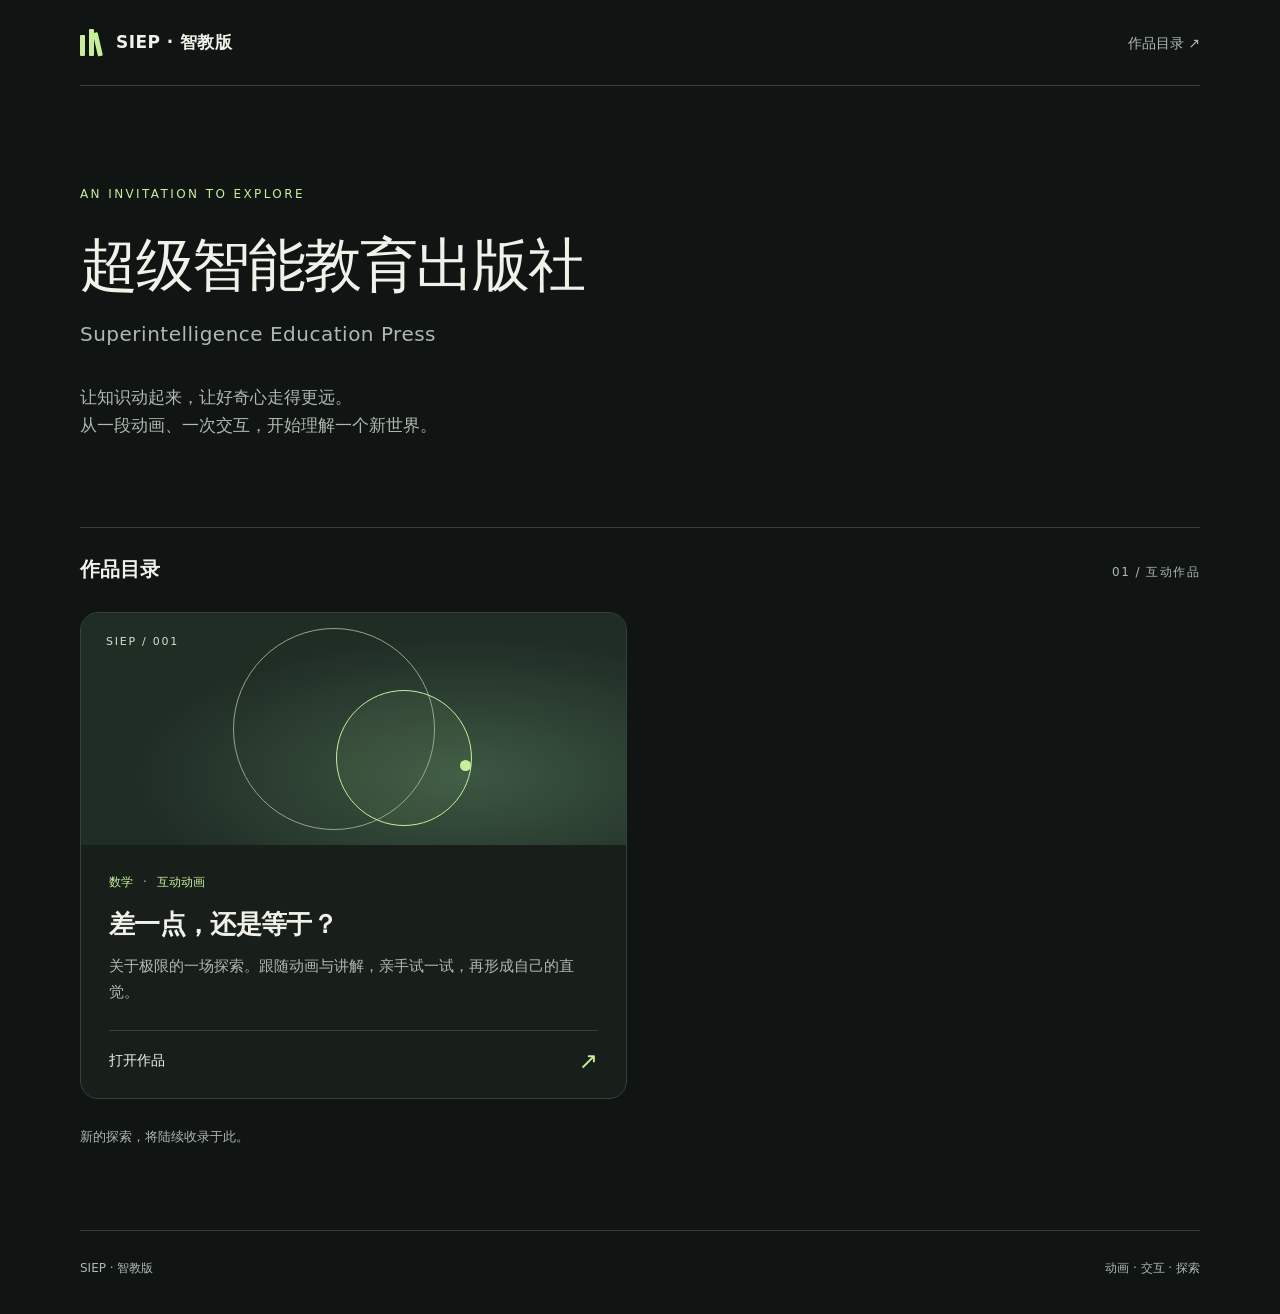
==== index.html @ 43f62abb "Add SIEP catalog and standalone limits animation" ====
<!doctype html>
<html lang="zh-CN">
<head>
  <meta charset="utf-8">
  <meta name="viewport" content="width=device-width, initial-scale=1">
  <meta name="color-scheme" content="dark">
  <meta name="description" content="SIEP · 智教版，超级智能教育出版社的互动教育作品目录。用动画与交互，一起探索值得理解的知识。">
  <title>SIEP · 智教版｜超级智能教育出版社</title>
  <style>
    :root { color-scheme: dark; --bg:#101412; --panel:#181f1b; --ink:#f0f2e9; --muted:#aeb9b0; --line:#364139; --accent:#c8ee9c; }
    * { box-sizing:border-box; }
    html { scroll-behavior:smooth; }
    body { margin:0; background:var(--bg); color:var(--ink); font-family:system-ui,-apple-system,"Segoe UI","PingFang SC","Microsoft YaHei",sans-serif; line-height:1.7; }
    a { color:inherit; }
    a:focus-visible { outline:3px solid var(--accent); outline-offset:7px; }
    .skip { position:absolute; top:-80px; left:24px; padding:10px 18px; background:var(--accent); color:var(--bg); z-index:10; }
    .skip:focus { top:16px; }
    .wrap { width:min(1120px,calc(100% - 96px)); margin-inline:auto; }
    header { display:flex; align-items:center; justify-content:space-between; gap:24px; padding-block:28px; border-bottom:1px solid var(--line); }
    .brand { display:flex; align-items:center; gap:13px; text-decoration:none; font-size:17px; font-weight:700; letter-spacing:.025em; }
    .mark { display:grid; grid-template-columns:repeat(3,5px); gap:4px; align-items:end; height:27px; }
    .mark i { background:var(--accent); height:21px; border-radius:1px; }
    .mark i:nth-child(2) { height:27px; }.mark i:nth-child(3) { height:24px; transform:rotate(-13deg); transform-origin:bottom; }
    nav a { color:var(--muted); font-size:14px; text-decoration:none; padding:8px 0; }
    nav a:hover { color:var(--ink); }
    .hero { padding:92px 0 80px; max-width:840px; }
    .eyebrow { margin:0 0 22px; color:var(--accent); font-size:12px; letter-spacing:.2em; text-transform:uppercase; }
    h1 { font-size:clamp(32px,4.8vw,58px); font-weight:550; line-height:1.35; letter-spacing:-.035em; margin:0 0 12px; }
    .english { font-size:clamp(15px,2vw,20px); color:var(--muted); margin:0; font-weight:400; letter-spacing:.025em; }
    .intro { color:var(--muted); font-size:17px; margin:32px 0 0; max-width:590px; }
    .section-head { display:flex; gap:16px; justify-content:space-between; align-items:baseline; border-top:1px solid var(--line); padding-top:24px; margin-bottom:26px; }
    h2 { font-size:20px; margin:0; font-weight:600; }
    .count { font-size:12px; color:var(--muted); letter-spacing:.12em; }
    .catalog { display:grid; grid-template-columns:repeat(2,minmax(0,1fr)); gap:26px; }
    .work { border:1px solid var(--line); border-radius:18px; overflow:hidden; background:var(--panel); }
    .work-link { display:block; text-decoration:none; height:100%; }
    .work:focus-within { outline:3px solid var(--accent); outline-offset:5px; }
    .work-link:focus-visible { outline:none; }
    .cover { position:relative; height:232px; overflow:hidden; background:radial-gradient(ellipse at 70% 70%,#3c5743 0,transparent 60%),#202d25; }
    .cover::before { content:""; position:absolute; width:200px; height:200px; border:1px solid #8fa885; border-radius:50%; left:calc(50% - 121px); top:15px; }
    .cover::after { content:""; position:absolute; width:134px; height:134px; border:1px solid var(--accent); border-radius:50%; left:calc(50% - 18px); top:77px; background:#c8ee9c0c; }
    .cover-label { position:absolute; left:25px; top:20px; font-size:11px; letter-spacing:.16em; color:#d4e0cf; }
    .cover-dot { position:absolute; left:calc(50% + 106px); top:147px; width:11px; height:11px; background:var(--accent); border-radius:50%; }
    .work-body { padding:27px 28px 25px; }
    .meta { display:flex; align-items:center; gap:10px; font-size:12px; color:var(--accent); margin:0 0 13px; }
    .meta span+span::before { content:"·"; margin-right:10px; color:var(--muted); }
    h3 { font-size:26px; font-weight:600; line-height:1.4; letter-spacing:-.025em; margin:0 0 12px; }
    .description { margin:0; font-size:15px; color:var(--muted); }
    .open { display:flex; justify-content:space-between; align-items:center; border-top:1px solid var(--line); margin-top:25px; padding-top:18px; font-size:14px; }
    .arrow { color:var(--accent); font-size:23px; line-height:1; transition:transform .2s ease; }
    .work-link:hover .arrow { transform:translateX(5px); }
    .work-link:hover h3 { color:var(--accent); }
    .catalog-note { margin:27px 0 0; color:var(--muted); font-size:13px; }
    footer { border-top:1px solid var(--line); margin-top:82px; padding:27px 0 36px; display:flex; justify-content:space-between; gap:12px; color:var(--muted); font-size:12px; }
    footer p { margin:0; }
    @media(min-width:900px) { .hero { padding-block:98px 87px; } }
    @media(max-width:680px) { .wrap { width:calc(100% - 40px); } header { padding-block:22px; } .brand { font-size:15px; } .hero { padding-block:62px 55px; } .intro { font-size:16px; } .catalog { grid-template-columns:1fr; } .cover { height:220px; } .work-body { padding:24px; } h3 { font-size:25px; } footer { margin-top:60px; flex-direction:column; } }
    @media(prefers-reduced-motion:reduce) { html { scroll-behavior:auto; } .arrow { transition:none; } }
  </style>
</head>
<body>
  <a class="skip" href="#catalog">跳至作品目录</a>
  <div class="wrap">
    <header>
      <a class="brand" href="./index.html" aria-label="SIEP 智教版首页"><span class="mark" aria-hidden="true"><i></i><i></i><i></i></span>SIEP · 智教版</a>
      <nav aria-label="主导航"><a href="#catalog">作品目录 ↗</a></nav>
    </header>
    <main>
      <section class="hero" aria-labelledby="publisher-title">
        <p class="eyebrow" lang="en">An invitation to explore</p>
        <h1 id="publisher-title">超级智能教育出版社</h1>
        <p class="english" lang="en">Superintelligence Education Press</p>
        <p class="intro">让知识动起来，让好奇心走得更远。<br>从一段动画、一次交互，开始理解一个新世界。</p>
      </section>
      <section id="catalog" aria-labelledby="catalog-title">
        <div class="section-head"><h2 id="catalog-title">作品目录</h2><span class="count">01 / 互动作品</span></div>
        <div class="catalog">
          <!-- 新作品：复制下方 article，更新链接、标题、分类和简介。 -->
          <article class="work">
            <a class="work-link" href="works/limits/index.html" aria-labelledby="limits-title" aria-describedby="limits-description">
              <div class="cover" aria-hidden="true"><span class="cover-label">SIEP / 001</span><span class="cover-dot"></span></div>
              <div class="work-body">
                <p class="meta"><span>数学</span><span>互动动画</span></p>
                <h3 id="limits-title">差一点，还是等于？</h3>
                <p class="description" id="limits-description">关于极限的一场探索。跟随动画与讲解，亲手试一试，再形成自己的直觉。</p>
                <div class="open"><span>打开作品</span><span class="arrow" aria-hidden="true">↗</span></div>
              </div>
            </a>
          </article>
        </div>
        <p class="catalog-note">新的探索，将陆续收录于此。</p>
      </section>
    </main>
    <footer><p>SIEP · 智教版</p><p>动画 · 交互 · 探索</p></footer>
  </div>
</body>
</html>
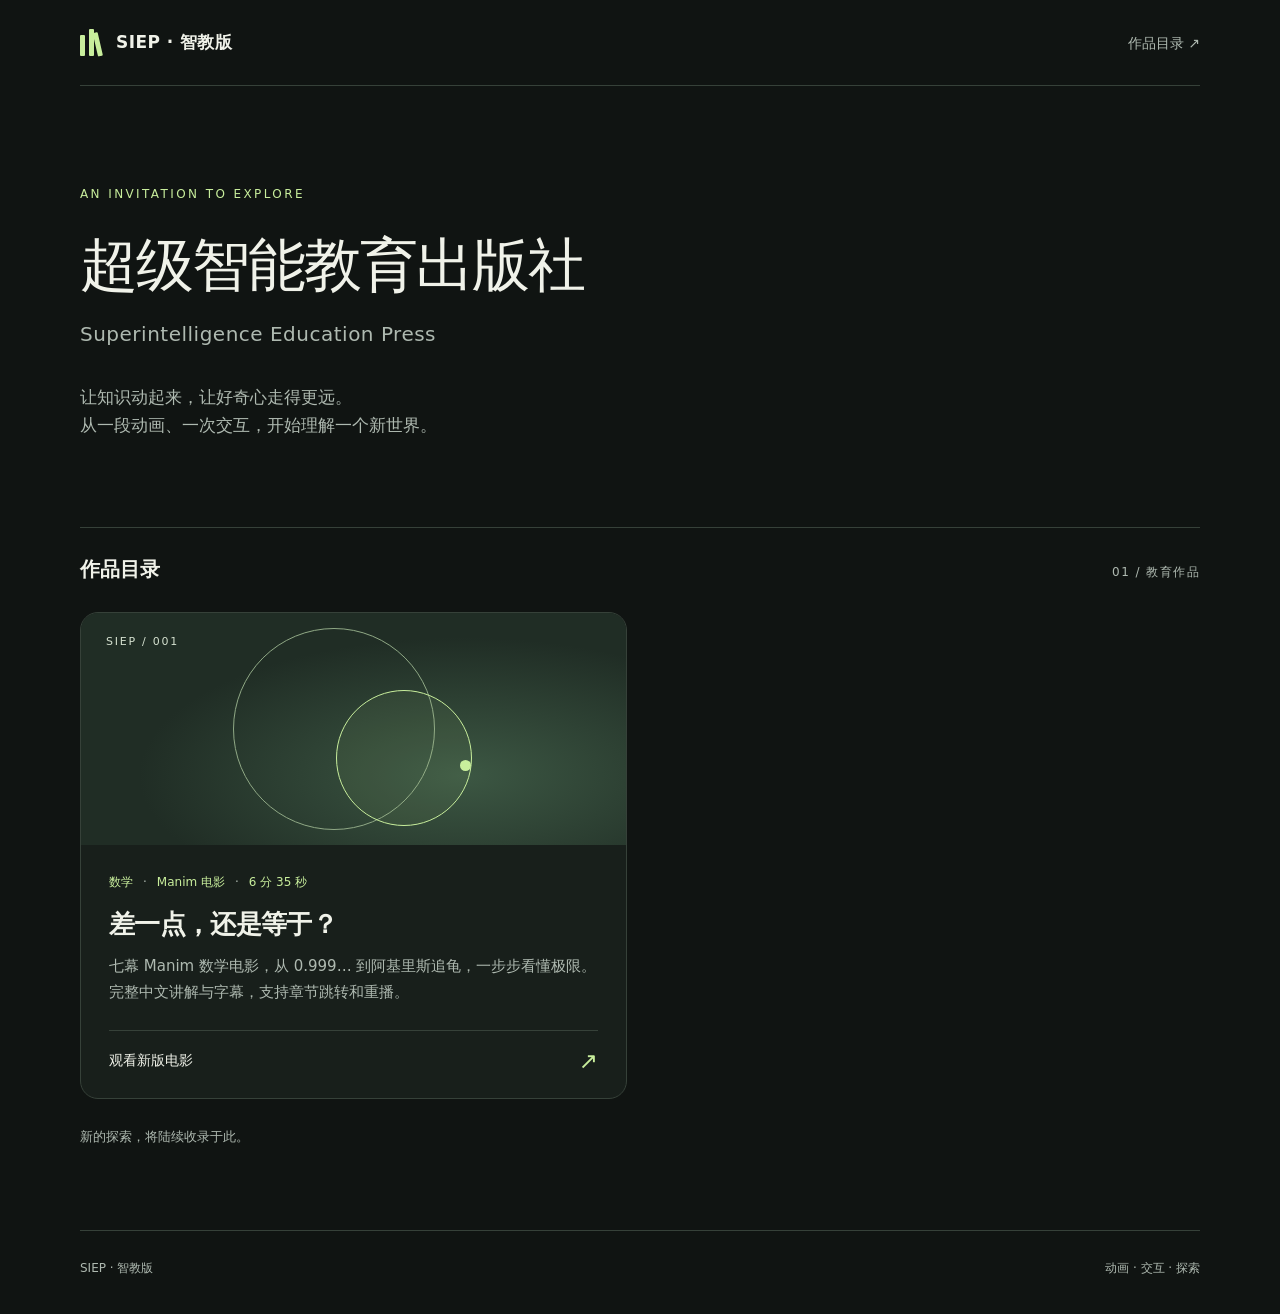
==== commit 05701a4d: "Publish narrated Manim film with chapter navigation and captions" ====
--- a/index.html
+++ b/index.html
@@ -73,17 +73,17 @@
         <p class="intro">让知识动起来，让好奇心走得更远。<br>从一段动画、一次交互，开始理解一个新世界。</p>
       </section>
       <section id="catalog" aria-labelledby="catalog-title">
-        <div class="section-head"><h2 id="catalog-title">作品目录</h2><span class="count">01 / 互动作品</span></div>
+        <div class="section-head"><h2 id="catalog-title">作品目录</h2><span class="count">01 / 教育作品</span></div>
         <div class="catalog">
           <!-- 新作品：复制下方 article，更新链接、标题、分类和简介。 -->
           <article class="work">
             <a class="work-link" href="works/limits/index.html" aria-labelledby="limits-title" aria-describedby="limits-description">
               <div class="cover" aria-hidden="true"><span class="cover-label">SIEP / 001</span><span class="cover-dot"></span></div>
               <div class="work-body">
-                <p class="meta"><span>数学</span><span>互动动画</span></p>
+                <p class="meta"><span>数学</span><span>Manim 电影</span><span>6 分 35 秒</span></p>
                 <h3 id="limits-title">差一点，还是等于？</h3>
-                <p class="description" id="limits-description">关于极限的一场探索。跟随动画与讲解，亲手试一试，再形成自己的直觉。</p>
-                <div class="open"><span>打开作品</span><span class="arrow" aria-hidden="true">↗</span></div>
+                <p class="description" id="limits-description">七幕 Manim 数学电影，从 0.999… 到阿基里斯追龟，一步步看懂极限。完整中文讲解与字幕，支持章节跳转和重播。</p>
+                <div class="open"><span>观看新版电影</span><span class="arrow" aria-hidden="true">↗</span></div>
               </div>
             </a>
           </article>
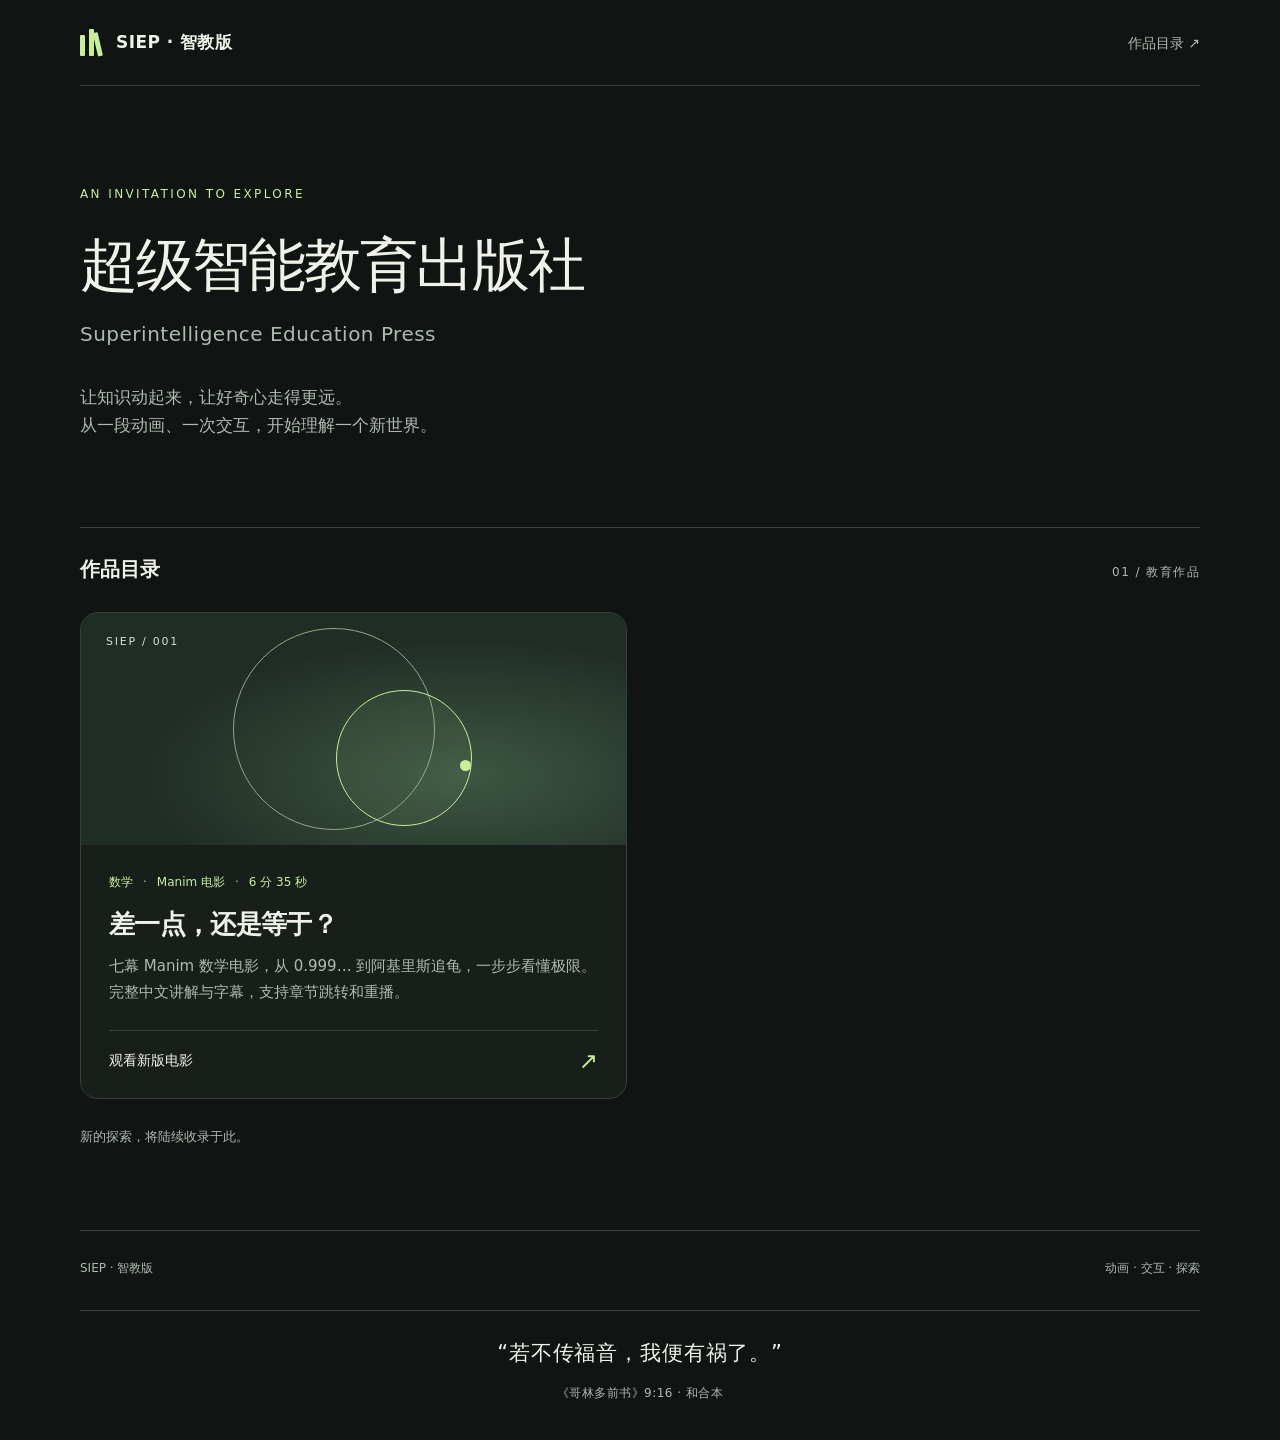
==== commit cabfafc9: "Add 1 Corinthians 9:16 quotation to homepage footer" ====
--- a/index.html
+++ b/index.html
@@ -51,8 +51,11 @@
     .work-link:hover .arrow { transform:translateX(5px); }
     .work-link:hover h3 { color:var(--accent); }
     .catalog-note { margin:27px 0 0; color:var(--muted); font-size:13px; }
-    footer { border-top:1px solid var(--line); margin-top:82px; padding:27px 0 36px; display:flex; justify-content:space-between; gap:12px; color:var(--muted); font-size:12px; }
+    footer { border-top:1px solid var(--line); margin-top:82px; padding:27px 0 36px; display:flex; flex-wrap:wrap; justify-content:space-between; gap:12px; color:var(--muted); font-size:12px; }
     footer p { margin:0; }
+    .footer-verse { width:100%; margin:20px 0 0; padding-top:24px; border-top:1px solid var(--line); text-align:center; }
+    .footer-verse p { color:var(--ink); font-size:clamp(17px,2.5vw,21px); line-height:1.8; letter-spacing:.04em; }
+    .footer-verse cite { display:block; margin-top:10px; color:var(--muted); font-size:12px; font-style:normal; letter-spacing:.04em; }
     @media(min-width:900px) { .hero { padding-block:98px 87px; } }
     @media(max-width:680px) { .wrap { width:calc(100% - 40px); } header { padding-block:22px; } .brand { font-size:15px; } .hero { padding-block:62px 55px; } .intro { font-size:16px; } .catalog { grid-template-columns:1fr; } .cover { height:220px; } .work-body { padding:24px; } h3 { font-size:25px; } footer { margin-top:60px; flex-direction:column; } }
     @media(prefers-reduced-motion:reduce) { html { scroll-behavior:auto; } .arrow { transition:none; } }
@@ -91,7 +94,13 @@
         <p class="catalog-note">新的探索，将陆续收录于此。</p>
       </section>
     </main>
-    <footer><p>SIEP · 智教版</p><p>动画 · 交互 · 探索</p></footer>
+    <footer>
+      <p>SIEP · 智教版</p><p>动画 · 交互 · 探索</p>
+      <blockquote class="footer-verse">
+        <p>“若不传福音，我便有祸了。”</p>
+        <cite>《哥林多前书》9:16 · 和合本</cite>
+      </blockquote>
+    </footer>
   </div>
 </body>
 </html>
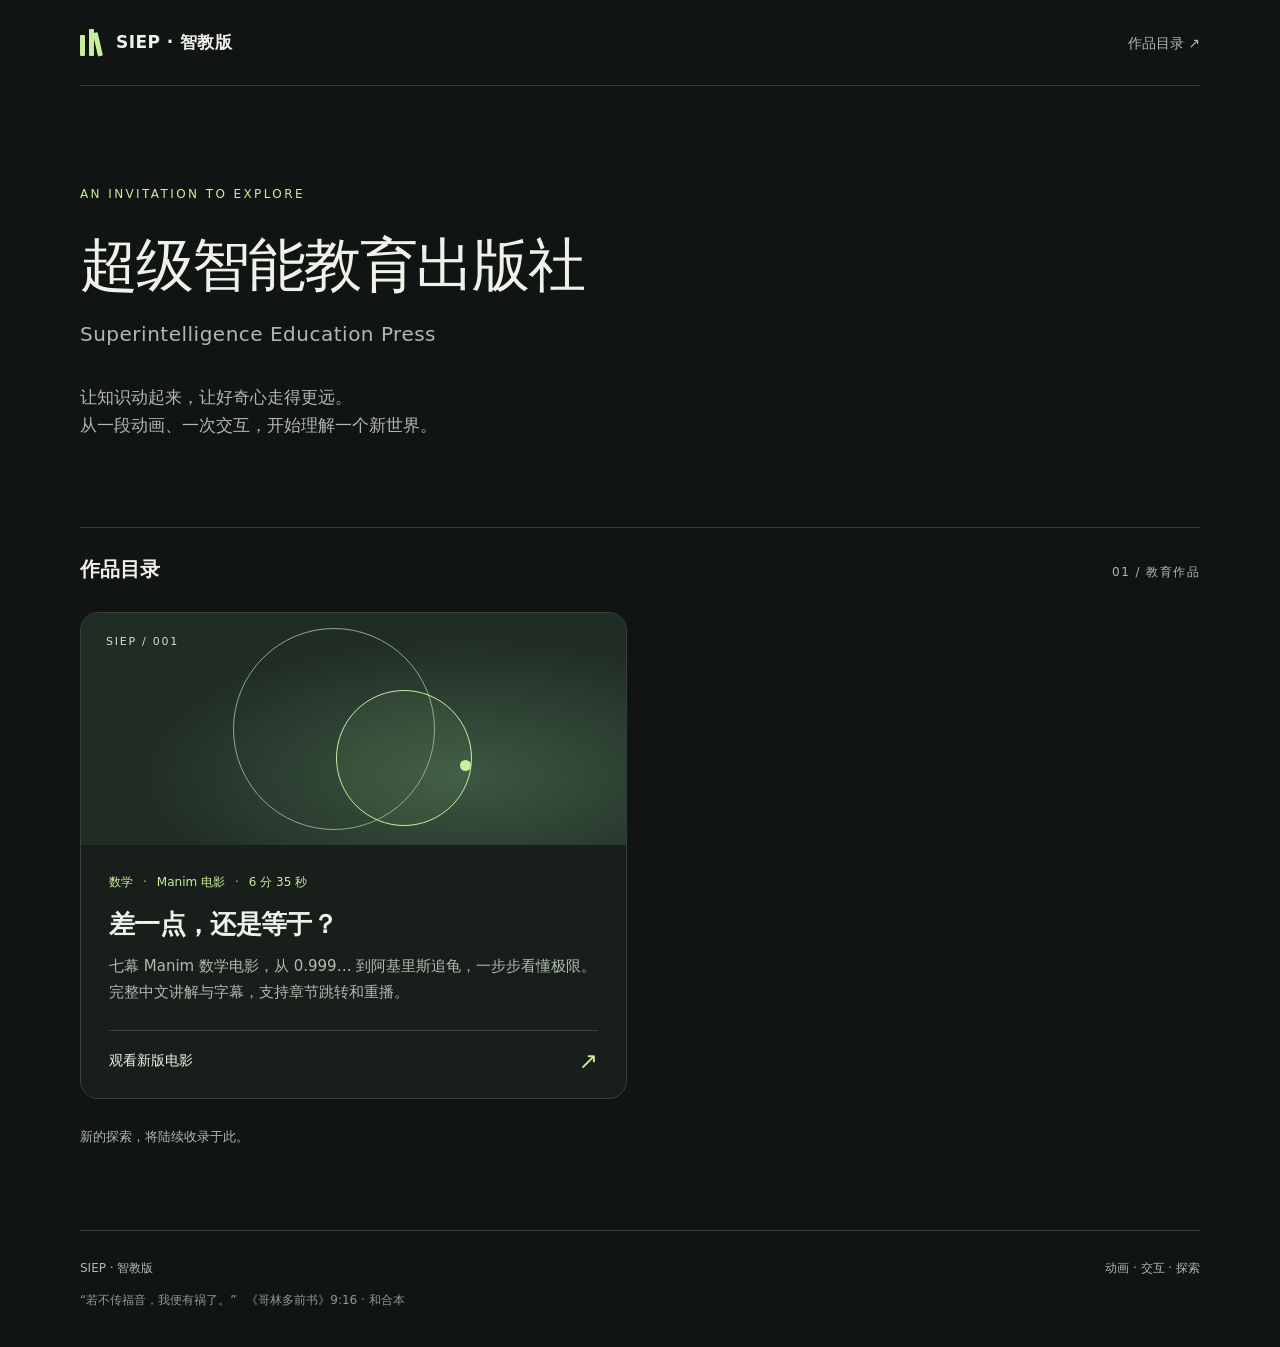
==== commit 793f57bb: "Make homepage footer verse understated" ====
--- a/index.html
+++ b/index.html
@@ -53,9 +53,9 @@
     .catalog-note { margin:27px 0 0; color:var(--muted); font-size:13px; }
     footer { border-top:1px solid var(--line); margin-top:82px; padding:27px 0 36px; display:flex; flex-wrap:wrap; justify-content:space-between; gap:12px; color:var(--muted); font-size:12px; }
     footer p { margin:0; }
-    .footer-verse { width:100%; margin:20px 0 0; padding-top:24px; border-top:1px solid var(--line); text-align:center; }
-    .footer-verse p { color:var(--ink); font-size:clamp(17px,2.5vw,21px); line-height:1.8; letter-spacing:.04em; }
-    .footer-verse cite { display:block; margin-top:10px; color:var(--muted); font-size:12px; font-style:normal; letter-spacing:.04em; }
+    .footer-verse { width:100%; margin:0; color:#8f9a92; text-align:left; }
+    .footer-verse p { display:inline; color:inherit; font-size:12px; line-height:1.7; }
+    .footer-verse cite { display:inline; margin-left:6px; color:inherit; font-size:12px; font-style:normal; }
     @media(min-width:900px) { .hero { padding-block:98px 87px; } }
     @media(max-width:680px) { .wrap { width:calc(100% - 40px); } header { padding-block:22px; } .brand { font-size:15px; } .hero { padding-block:62px 55px; } .intro { font-size:16px; } .catalog { grid-template-columns:1fr; } .cover { height:220px; } .work-body { padding:24px; } h3 { font-size:25px; } footer { margin-top:60px; flex-direction:column; } }
     @media(prefers-reduced-motion:reduce) { html { scroll-behavior:auto; } .arrow { transition:none; } }
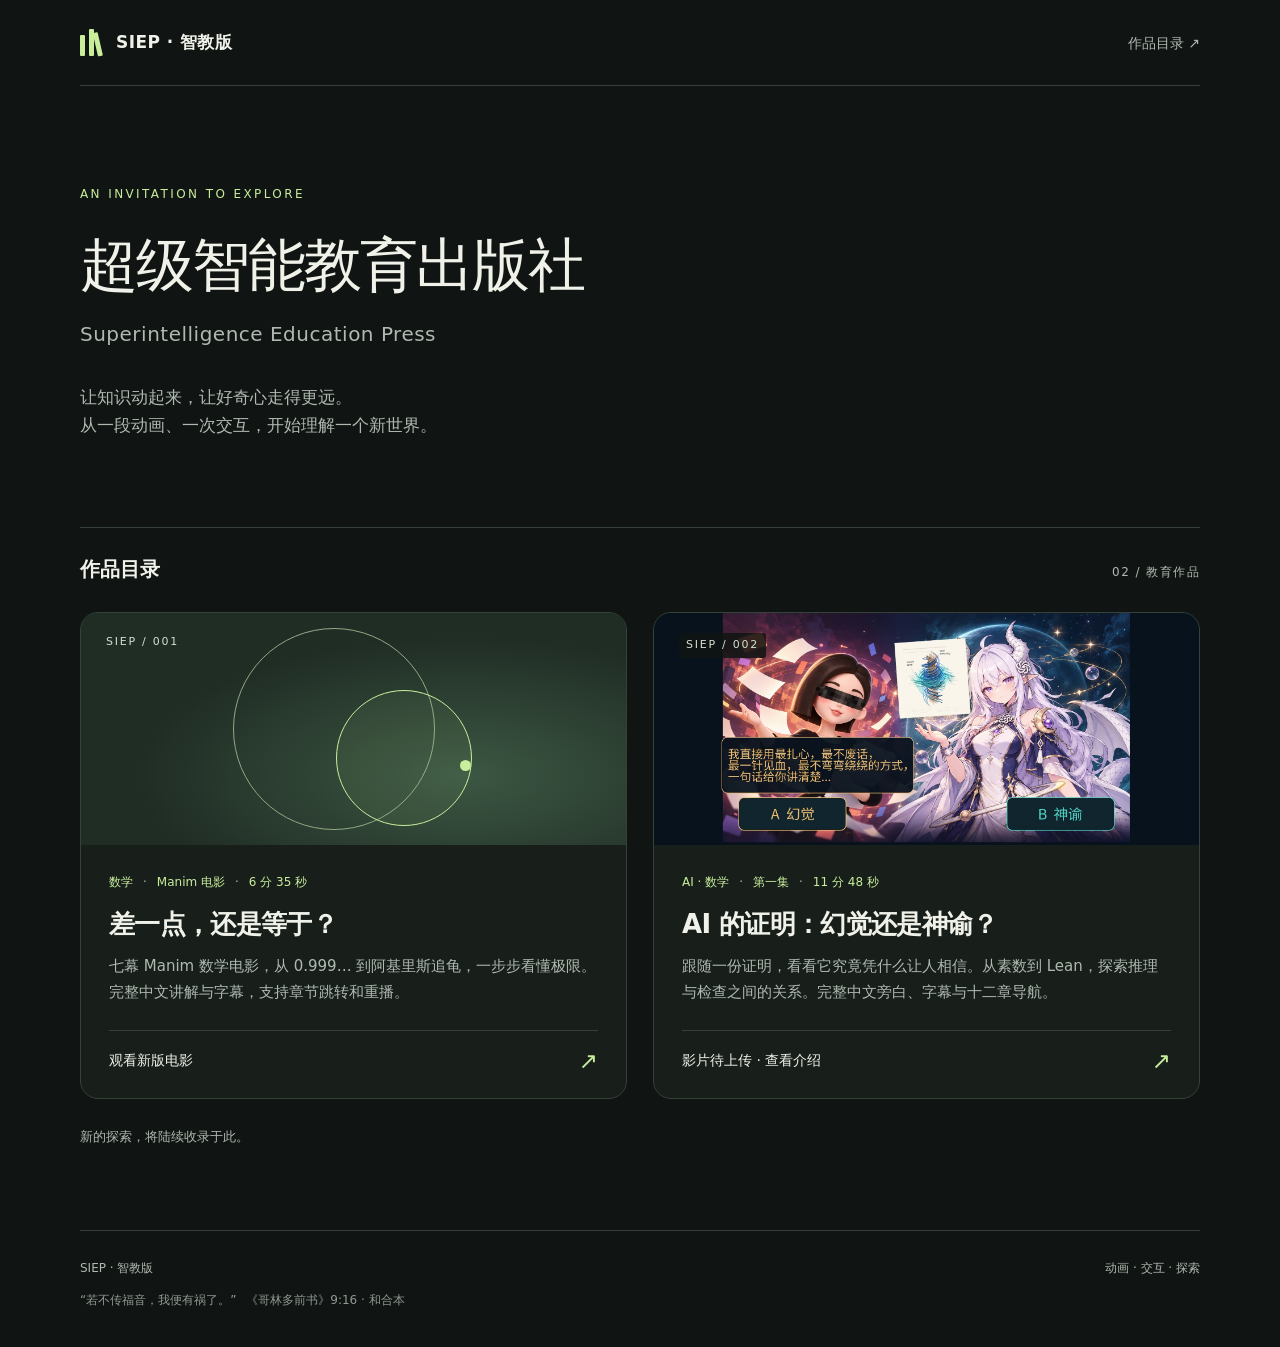
==== commit 8b790f17: "Add AI proof episode viewer assets; await manual video upload" ====
--- a/index.html
+++ b/index.html
@@ -39,6 +39,9 @@
     .cover { position:relative; height:232px; overflow:hidden; background:radial-gradient(ellipse at 70% 70%,#3c5743 0,transparent 60%),#202d25; }
     .cover::before { content:""; position:absolute; width:200px; height:200px; border:1px solid #8fa885; border-radius:50%; left:calc(50% - 121px); top:15px; }
     .cover::after { content:""; position:absolute; width:134px; height:134px; border:1px solid var(--accent); border-radius:50%; left:calc(50% - 18px); top:77px; background:#c8ee9c0c; }
+    .proof-cover::before, .proof-cover::after { display:none; }
+    .proof-cover img { width:100%; height:100%; object-fit:cover; }
+    .proof-cover .cover-label { padding:3px 7px; background:#101412d9; border-radius:3px; }
     .cover-label { position:absolute; left:25px; top:20px; font-size:11px; letter-spacing:.16em; color:#d4e0cf; }
     .cover-dot { position:absolute; left:calc(50% + 106px); top:147px; width:11px; height:11px; background:var(--accent); border-radius:50%; }
     .work-body { padding:27px 28px 25px; }
@@ -76,9 +79,8 @@
         <p class="intro">让知识动起来，让好奇心走得更远。<br>从一段动画、一次交互，开始理解一个新世界。</p>
       </section>
       <section id="catalog" aria-labelledby="catalog-title">
-        <div class="section-head"><h2 id="catalog-title">作品目录</h2><span class="count">01 / 教育作品</span></div>
+        <div class="section-head"><h2 id="catalog-title">作品目录</h2><span class="count">02 / 教育作品</span></div>
         <div class="catalog">
-          <!-- 新作品：复制下方 article，更新链接、标题、分类和简介。 -->
           <article class="work">
             <a class="work-link" href="works/limits/index.html" aria-labelledby="limits-title" aria-describedby="limits-description">
               <div class="cover" aria-hidden="true"><span class="cover-label">SIEP / 001</span><span class="cover-dot"></span></div>
@@ -87,6 +89,17 @@
                 <h3 id="limits-title">差一点，还是等于？</h3>
                 <p class="description" id="limits-description">七幕 Manim 数学电影，从 0.999… 到阿基里斯追龟，一步步看懂极限。完整中文讲解与字幕，支持章节跳转和重播。</p>
                 <div class="open"><span>观看新版电影</span><span class="arrow" aria-hidden="true">↗</span></div>
+              </div>
+            </a>
+          </article>
+          <article class="work">
+            <a class="work-link" href="works/ai-proof-episode-1/" aria-labelledby="ai-proof-title" aria-describedby="ai-proof-description">
+              <div class="cover proof-cover" aria-hidden="true"><img src="works/ai-proof-episode-1/assets/opening-v2.png" alt="" loading="lazy"><span class="cover-label">SIEP / 002</span></div>
+              <div class="work-body">
+                <p class="meta"><span>AI · 数学</span><span>第一集</span><span>11 分 48 秒</span></p>
+                <h3 id="ai-proof-title">AI 的证明：幻觉还是神谕？</h3>
+                <p class="description" id="ai-proof-description">跟随一份证明，看看它究竟凭什么让人相信。从素数到 Lean，探索推理与检查之间的关系。完整中文旁白、字幕与十二章导航。</p>
+                <div class="open"><span>影片待上传 · 查看介绍</span><span class="arrow" aria-hidden="true">↗</span></div>
               </div>
             </a>
           </article>
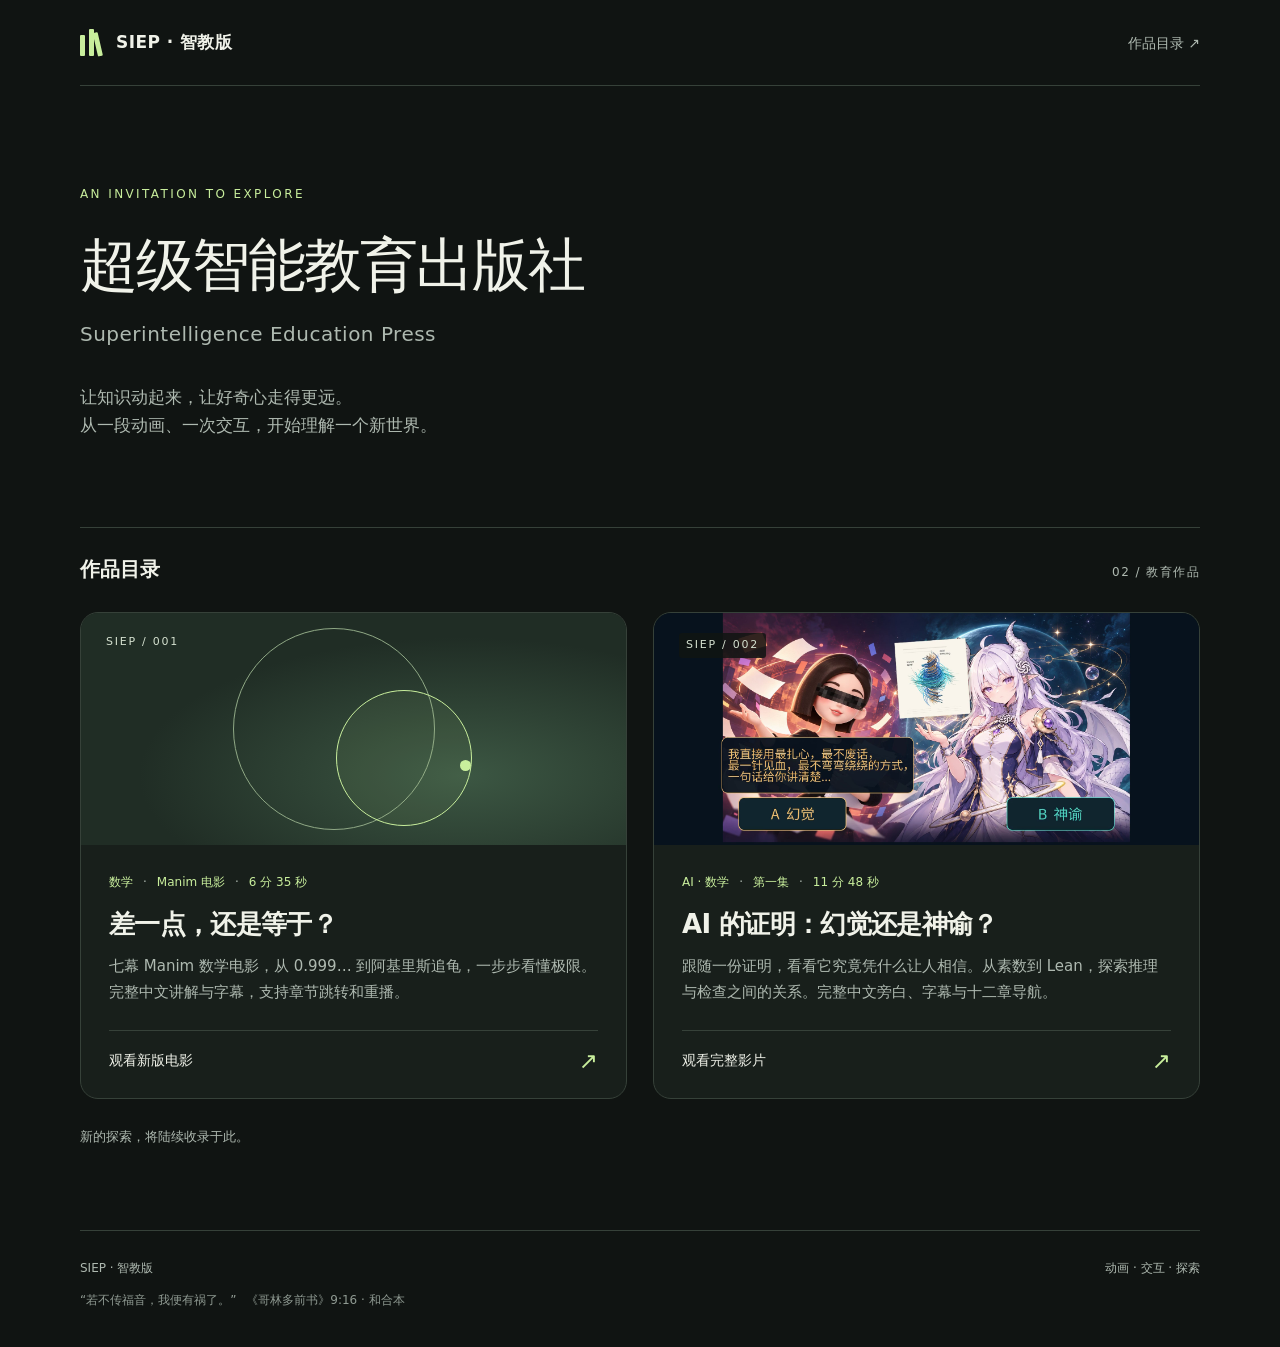
==== commit 55c68326: "Mark AI proof episode available after verified video upload" ====
--- a/index.html
+++ b/index.html
@@ -99,7 +99,7 @@
                 <p class="meta"><span>AI · 数学</span><span>第一集</span><span>11 分 48 秒</span></p>
                 <h3 id="ai-proof-title">AI 的证明：幻觉还是神谕？</h3>
                 <p class="description" id="ai-proof-description">跟随一份证明，看看它究竟凭什么让人相信。从素数到 Lean，探索推理与检查之间的关系。完整中文旁白、字幕与十二章导航。</p>
-                <div class="open"><span>影片待上传 · 查看介绍</span><span class="arrow" aria-hidden="true">↗</span></div>
+                <div class="open"><span>观看完整影片</span><span class="arrow" aria-hidden="true">↗</span></div>
               </div>
             </a>
           </article>
